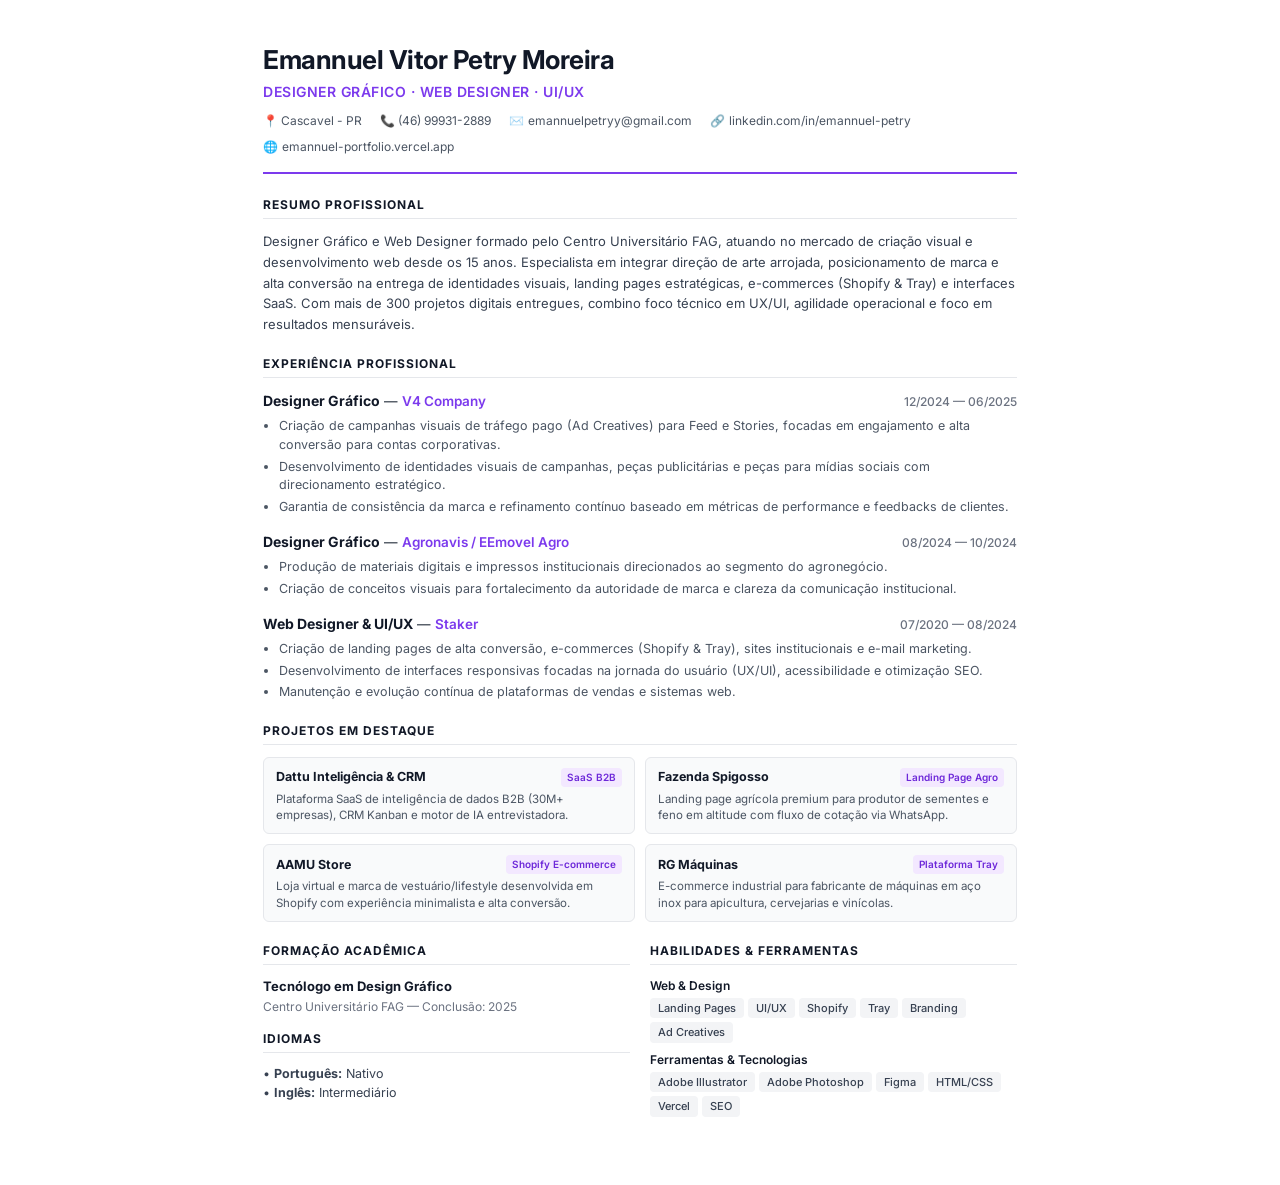
==== curriculo.html @ cf93b554 "Add updated curriculum PDF/HTML with revised experience dates (V4 end date 06/2025), non-repetitive " ====
<!DOCTYPE html>
<html lang="pt-BR">
<head>
  <meta charset="UTF-8">
  <meta name="viewport" content="width=device-width, initial-scale=1.0">
  <title>Emannuel Petry — Currículo Profissional</title>
  <style>
    @import url('https://fonts.googleapis.com/css2?family=Inter:wght@300;400;500;600;700&display=swap');
    
    * {
      box-sizing: border-box;
      margin: 0;
      padding: 0;
    }

    body {
      font-family: 'Inter', -apple-system, BlinkMacSystemFont, "Segoe UI", Roboto, sans-serif;
      color: #1f2937;
      background: #ffffff;
      line-height: 1.5;
      padding: 40px 48px;
      max-width: 850px;
      margin: 0 auto;
      font-size: 13.5px;
    }

    /* HEADER */
    .header {
      border-bottom: 2px solid #7c3aed;
      padding-bottom: 16px;
      margin-bottom: 22px;
    }

    .name {
      font-size: 26px;
      font-weight: 700;
      color: #111827;
      letter-spacing: -0.5px;
    }

    .title {
      font-size: 14px;
      font-weight: 600;
      color: #7c3aed;
      text-transform: uppercase;
      letter-spacing: 0.5px;
      margin-top: 2px;
    }

    .contact-grid {
      display: flex;
      flex-wrap: wrap;
      gap: 8px 18px;
      margin-top: 10px;
      font-size: 12px;
      color: #4b5563;
    }

    .contact-item {
      display: flex;
      align-items: center;
      gap: 4px;
    }

    .contact-item a {
      color: #4b5563;
      text-decoration: none;
    }

    .contact-item a:hover {
      color: #7c3aed;
    }

    /* SECTIONS */
    .section {
      margin-bottom: 20px;
    }

    .section-title {
      font-size: 12px;
      font-weight: 700;
      color: #111827;
      text-transform: uppercase;
      letter-spacing: 1px;
      border-bottom: 1px solid #e5e7eb;
      padding-bottom: 4px;
      margin-bottom: 12px;
      display: flex;
      align-items: center;
      justify-content: space-between;
    }

    .summary-text {
      color: #374151;
      font-size: 13px;
      line-height: 1.6;
    }

    /* EXPERIENCE ITEM */
    .exp-item {
      margin-bottom: 14px;
    }

    .exp-header {
      display: flex;
      justify-content: space-between;
      align-items: baseline;
    }

    .exp-role {
      font-weight: 700;
      font-size: 14px;
      color: #111827;
    }

    .exp-company {
      font-weight: 600;
      color: #7c3aed;
    }

    .exp-date {
      font-size: 12px;
      color: #6b7280;
      font-weight: 500;
    }

    .exp-list {
      margin-top: 6px;
      padding-left: 16px;
    }

    .exp-list li {
      margin-bottom: 3px;
      color: #4b5563;
      font-size: 12.5px;
    }

    /* PROJECTS GRID */
    .projects-grid {
      display: grid;
      grid-template-columns: 1fr 1fr;
      gap: 10px;
    }

    .project-card {
      background: #f9fafb;
      border: 1px solid #e5e7eb;
      border-radius: 6px;
      padding: 10px 12px;
    }

    .project-name {
      font-weight: 700;
      font-size: 12.5px;
      color: #111827;
      display: flex;
      align-items: center;
      justify-content: space-between;
    }

    .project-tag {
      font-size: 10px;
      background: #f3e8ff;
      color: #6d28d9;
      padding: 2px 6px;
      border-radius: 4px;
      font-weight: 600;
    }

    .project-desc {
      font-size: 11.5px;
      color: #4b5563;
      margin-top: 4px;
      line-height: 1.4;
    }

    /* SKILLS & TWO COLUMNS */
    .two-col {
      display: grid;
      grid-template-columns: 1fr 1fr;
      gap: 20px;
    }

    .skills-group {
      margin-bottom: 8px;
    }

    .skills-group-title {
      font-weight: 600;
      font-size: 12px;
      color: #111827;
      margin-bottom: 3px;
    }

    .skills-tags {
      display: flex;
      flex-wrap: wrap;
      gap: 4px;
    }

    .skill-chip {
      background: #f3f4f6;
      color: #374151;
      font-size: 11px;
      padding: 2px 8px;
      border-radius: 4px;
      font-weight: 500;
    }

    /* PRINT STYLES */
    @media print {
      body {
        padding: 20px 30px;
      }
      a {
        text-decoration: none;
        color: inherit;
      }
    }
  </style>
</head>
<body>

  <!-- HEADER -->
  <div class="header">
    <h1 class="name">Emannuel Vitor Petry Moreira</h1>
    <div class="title">Designer Gráfico · Web Designer · UI/UX</div>
    <div class="contact-grid">
      <span class="contact-item">📍 Cascavel - PR</span>
      <span class="contact-item">📞 (46) 99931-2889</span>
      <span class="contact-item">✉️ <a href="mailto:emannuelpetryy@gmail.com">emannuelpetryy@gmail.com</a></span>
      <span class="contact-item">🔗 <a href="https://linkedin.com/in/emannuel-petry" target="_blank">linkedin.com/in/emannuel-petry</a></span>
      <span class="contact-item">🌐 <a href="https://emannuel-portfolio.vercel.app" target="_blank">emannuel-portfolio.vercel.app</a></span>
    </div>
  </div>

  <!-- RESUMO PROFISSINAL -->
  <div class="section">
    <div class="section-title">Resumo Profissional</div>
    <p class="summary-text">
      Designer Gráfico e Web Designer formado pelo Centro Universitário FAG, atuando no mercado de criação visual e desenvolvimento web desde os 15 anos. Especialista em integrar direção de arte arrojada, posicionamento de marca e alta conversão na entrega de identidades visuais, landing pages estratégicas, e-commerces (Shopify & Tray) e interfaces SaaS. Com mais de 300 projetos digitais entregues, combino foco técnico em UX/UI, agilidade operacional e foco em resultados mensuráveis.
    </p>
  </div>

  <!-- EXPERIÊNCIA PROFISSIONAL -->
  <div class="section">
    <div class="section-title">Experiência Profissional</div>

    <div class="exp-item">
      <div class="exp-header">
        <div><span class="exp-role">Designer Gráfico</span> — <span class="exp-company">V4 Company</span></div>
        <div class="exp-date">12/2024 — 06/2025</div>
      </div>
      <ul class="exp-list">
        <li>Criação de campanhas visuais de tráfego pago (Ad Creatives) para Feed e Stories, focadas em engajamento e alta conversão para contas corporativas.</li>
        <li>Desenvolvimento de identidades visuais de campanhas, peças publicitárias e peças para mídias sociais com direcionamento estratégico.</li>
        <li>Garantia de consistência da marca e refinamento contínuo baseado em métricas de performance e feedbacks de clientes.</li>
      </ul>
    </div>

    <div class="exp-item">
      <div class="exp-header">
        <div><span class="exp-role">Designer Gráfico</span> — <span class="exp-company">Agronavis / EEmovel Agro</span></div>
        <div class="exp-date">08/2024 — 10/2024</div>
      </div>
      <ul class="exp-list">
        <li>Produção de materiais digitais e impressos institucionais direcionados ao segmento do agronegócio.</li>
        <li>Criação de conceitos visuais para fortalecimento da autoridade de marca e clareza da comunicação institucional.</li>
      </ul>
    </div>

    <div class="exp-item">
      <div class="exp-header">
        <div><span class="exp-role">Web Designer & UI/UX</span> — <span class="exp-company">Staker</span></div>
        <div class="exp-date">07/2020 — 08/2024</div>
      </div>
      <ul class="exp-list">
        <li>Criação de landing pages de alta conversão, e-commerces (Shopify & Tray), sites institucionais e e-mail marketing.</li>
        <li>Desenvolvimento de interfaces responsivas focadas na jornada do usuário (UX/UI), acessibilidade e otimização SEO.</li>
        <li>Manutenção e evolução contínua de plataformas de vendas e sistemas web.</li>
      </ul>
    </div>
  </div>

  <!-- PROJETOS EM DESTAQUE (ALINHADOS COM O PORTFÓLIO) -->
  <div class="section">
    <div class="section-title">Projetos em Destaque</div>
    <div class="projects-grid">
      <div class="project-card">
        <div class="project-name">Dattu Inteligência & CRM <span class="project-tag">SaaS B2B</span></div>
        <div class="project-desc">Plataforma SaaS de inteligência de dados B2B (30M+ empresas), CRM Kanban e motor de IA entrevistadora.</div>
      </div>
      <div class="project-card">
        <div class="project-name">Fazenda Spigosso <span class="project-tag">Landing Page Agro</span></div>
        <div class="project-desc">Landing page agrícola premium para produtor de sementes e feno em altitude com fluxo de cotação via WhatsApp.</div>
      </div>
      <div class="project-card">
        <div class="project-name">AAMU Store <span class="project-tag">Shopify E-commerce</span></div>
        <div class="project-desc">Loja virtual e marca de vestuário/lifestyle desenvolvida em Shopify com experiência minimalista e alta conversão.</div>
      </div>
      <div class="project-card">
        <div class="project-name">RG Máquinas <span class="project-tag">Plataforma Tray</span></div>
        <div class="project-desc">E-commerce industrial para fabricante de máquinas em aço inox para apicultura, cervejarias e vinícolas.</div>
      </div>
    </div>
  </div>

  <!-- FORMAÇÃO E HABILIDADES -->
  <div class="section">
    <div class="two-col">
      <div>
        <div class="section-title">Formação Acadêmica</div>
        <div style="font-weight: 700; font-size: 13px; color: #111827;">Tecnólogo em Design Gráfico</div>
        <div style="color: #6b7280; font-size: 12px; margin-top: 2px;">Centro Universitário FAG — Conclusão: 2025</div>

        <div class="section-title" style="margin-top: 14px;">Idiomas</div>
        <div style="font-size: 12.5px; color: #374151;">
          • <strong>Português:</strong> Nativo<br>
          • <strong>Inglês:</strong> Intermediário
        </div>
      </div>

      <div>
        <div class="section-title">Habilidades & Ferramentas</div>
        <div class="skills-group">
          <div class="skills-group-title">Web & Design</div>
          <div class="skills-tags">
            <span class="skill-chip">Landing Pages</span>
            <span class="skill-chip">UI/UX</span>
            <span class="skill-chip">Shopify</span>
            <span class="skill-chip">Tray</span>
            <span class="skill-chip">Branding</span>
            <span class="skill-chip">Ad Creatives</span>
          </div>
        </div>
        <div class="skills-group">
          <div class="skills-group-title">Ferramentas & Tecnologias</div>
          <div class="skills-tags">
            <span class="skill-chip">Adobe Illustrator</span>
            <span class="skill-chip">Adobe Photoshop</span>
            <span class="skill-chip">Figma</span>
            <span class="skill-chip">HTML/CSS</span>
            <span class="skill-chip">Vercel</span>
            <span class="skill-chip">SEO</span>
          </div>
        </div>
      </div>
    </div>
  </div>

</body>
</html>
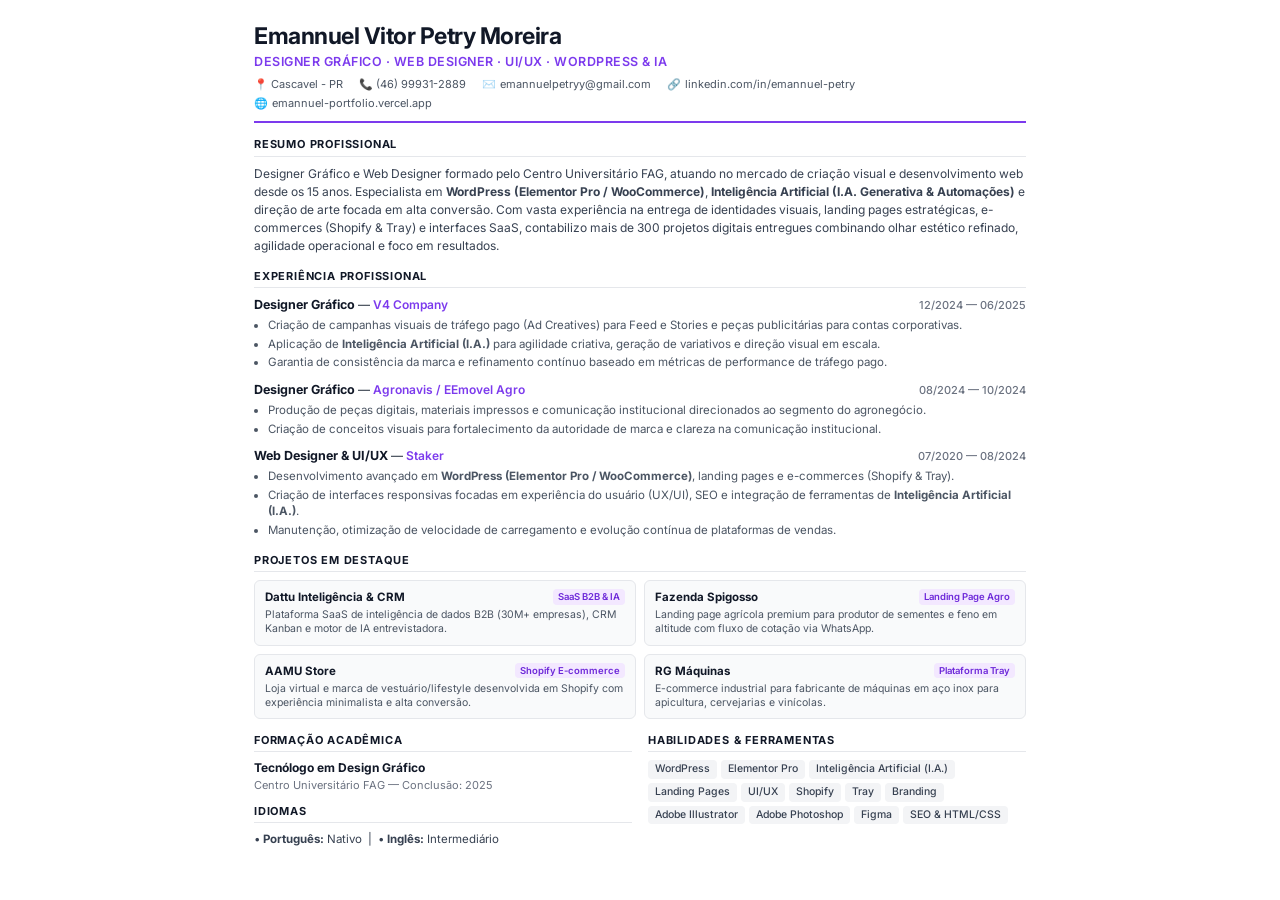
==== commit 1f113780: "Fix CV layout to fit perfectly on a single A4 page and add extensive WordPress and AI skills" ====
--- a/curriculo.html
+++ b/curriculo.html
@@ -7,6 +7,11 @@
   <style>
     @import url('https://fonts.googleapis.com/css2?family=Inter:wght@300;400;500;600;700&display=swap');
     
+    @page {
+      size: A4;
+      margin: 10mm 12mm;
+    }
+
     * {
       box-sizing: border-box;
       margin: 0;
@@ -17,42 +22,42 @@
       font-family: 'Inter', -apple-system, BlinkMacSystemFont, "Segoe UI", Roboto, sans-serif;
       color: #1f2937;
       background: #ffffff;
-      line-height: 1.5;
-      padding: 40px 48px;
-      max-width: 850px;
+      line-height: 1.4;
+      padding: 20px 24px;
+      max-width: 820px;
       margin: 0 auto;
-      font-size: 13.5px;
+      font-size: 12px;
     }
 
     /* HEADER */
     .header {
       border-bottom: 2px solid #7c3aed;
-      padding-bottom: 16px;
-      margin-bottom: 22px;
+      padding-bottom: 10px;
+      margin-bottom: 14px;
     }
 
     .name {
-      font-size: 26px;
+      font-size: 23px;
       font-weight: 700;
       color: #111827;
       letter-spacing: -0.5px;
     }
 
     .title {
-      font-size: 14px;
+      font-size: 12.5px;
       font-weight: 600;
       color: #7c3aed;
       text-transform: uppercase;
       letter-spacing: 0.5px;
-      margin-top: 2px;
+      margin-top: 1px;
     }
 
     .contact-grid {
       display: flex;
       flex-wrap: wrap;
-      gap: 8px 18px;
-      margin-top: 10px;
-      font-size: 12px;
+      gap: 4px 16px;
+      margin-top: 6px;
+      font-size: 11px;
       color: #4b5563;
     }
 
@@ -73,32 +78,31 @@
 
     /* SECTIONS */
     .section {
-      margin-bottom: 20px;
+      margin-bottom: 14px;
+      page-break-inside: avoid;
+      break-inside: avoid;
     }
 
     .section-title {
-      font-size: 12px;
+      font-size: 11px;
       font-weight: 700;
       color: #111827;
       text-transform: uppercase;
-      letter-spacing: 1px;
+      letter-spacing: 0.8px;
       border-bottom: 1px solid #e5e7eb;
-      padding-bottom: 4px;
-      margin-bottom: 12px;
-      display: flex;
-      align-items: center;
-      justify-content: space-between;
+      padding-bottom: 3px;
+      margin-bottom: 8px;
     }
 
     .summary-text {
       color: #374151;
-      font-size: 13px;
-      line-height: 1.6;
+      font-size: 12px;
+      line-height: 1.5;
     }
 
     /* EXPERIENCE ITEM */
     .exp-item {
-      margin-bottom: 14px;
+      margin-bottom: 10px;
     }
 
     .exp-header {
@@ -109,7 +113,7 @@
 
     .exp-role {
       font-weight: 700;
-      font-size: 14px;
+      font-size: 12.5px;
       color: #111827;
     }
 
@@ -119,39 +123,40 @@
     }
 
     .exp-date {
-      font-size: 12px;
+      font-size: 11px;
       color: #6b7280;
       font-weight: 500;
     }
 
     .exp-list {
-      margin-top: 6px;
-      padding-left: 16px;
+      margin-top: 3px;
+      padding-left: 14px;
     }
 
     .exp-list li {
-      margin-bottom: 3px;
+      margin-bottom: 2px;
       color: #4b5563;
-      font-size: 12.5px;
+      font-size: 11.5px;
+      line-height: 1.45;
     }
 
     /* PROJECTS GRID */
     .projects-grid {
       display: grid;
       grid-template-columns: 1fr 1fr;
-      gap: 10px;
+      gap: 8px;
     }
 
     .project-card {
       background: #f9fafb;
       border: 1px solid #e5e7eb;
       border-radius: 6px;
-      padding: 10px 12px;
+      padding: 8px 10px;
     }
 
     .project-name {
       font-weight: 700;
-      font-size: 12.5px;
+      font-size: 11.5px;
       color: #111827;
       display: flex;
       align-items: center;
@@ -159,35 +164,35 @@
     }
 
     .project-tag {
-      font-size: 10px;
+      font-size: 9.5px;
       background: #f3e8ff;
       color: #6d28d9;
-      padding: 2px 6px;
+      padding: 1px 5px;
       border-radius: 4px;
       font-weight: 600;
     }
 
     .project-desc {
-      font-size: 11.5px;
+      font-size: 10.5px;
       color: #4b5563;
-      margin-top: 4px;
-      line-height: 1.4;
+      margin-top: 3px;
+      line-height: 1.35;
     }
 
     /* SKILLS & TWO COLUMNS */
     .two-col {
       display: grid;
       grid-template-columns: 1fr 1fr;
-      gap: 20px;
+      gap: 16px;
     }
 
     .skills-group {
-      margin-bottom: 8px;
+      margin-bottom: 6px;
     }
 
     .skills-group-title {
       font-weight: 600;
-      font-size: 12px;
+      font-size: 11px;
       color: #111827;
       margin-bottom: 3px;
     }
@@ -201,8 +206,8 @@
     .skill-chip {
       background: #f3f4f6;
       color: #374151;
-      font-size: 11px;
-      padding: 2px 8px;
+      font-size: 10.5px;
+      padding: 2px 7px;
       border-radius: 4px;
       font-weight: 500;
     }
@@ -210,7 +215,8 @@
     /* PRINT STYLES */
     @media print {
       body {
-        padding: 20px 30px;
+        padding: 0;
+        margin: 0;
       }
       a {
         text-decoration: none;
@@ -224,7 +230,7 @@
   <!-- HEADER -->
   <div class="header">
     <h1 class="name">Emannuel Vitor Petry Moreira</h1>
-    <div class="title">Designer Gráfico · Web Designer · UI/UX</div>
+    <div class="title">Designer Gráfico · Web Designer · UI/UX · WordPress & IA</div>
     <div class="contact-grid">
       <span class="contact-item">📍 Cascavel - PR</span>
       <span class="contact-item">📞 (46) 99931-2889</span>
@@ -234,11 +240,11 @@
     </div>
   </div>
 
-  <!-- RESUMO PROFISSINAL -->
+  <!-- RESUMO PROFISSIONAL -->
   <div class="section">
     <div class="section-title">Resumo Profissional</div>
     <p class="summary-text">
-      Designer Gráfico e Web Designer formado pelo Centro Universitário FAG, atuando no mercado de criação visual e desenvolvimento web desde os 15 anos. Especialista em integrar direção de arte arrojada, posicionamento de marca e alta conversão na entrega de identidades visuais, landing pages estratégicas, e-commerces (Shopify & Tray) e interfaces SaaS. Com mais de 300 projetos digitais entregues, combino foco técnico em UX/UI, agilidade operacional e foco em resultados mensuráveis.
+      Designer Gráfico e Web Designer formado pelo Centro Universitário FAG, atuando no mercado de criação visual e desenvolvimento web desde os 15 anos. Especialista em <strong>WordPress (Elementor Pro / WooCommerce)</strong>, <strong>Inteligência Artificial (I.A. Generativa & Automações)</strong> e direção de arte focada em alta conversão. Com vasta experiência na entrega de identidades visuais, landing pages estratégicas, e-commerces (Shopify & Tray) e interfaces SaaS, contabilizo mais de 300 projetos digitais entregues combinando olhar estético refinado, agilidade operacional e foco em resultados.
     </p>
   </div>
 
@@ -252,9 +258,9 @@
         <div class="exp-date">12/2024 — 06/2025</div>
       </div>
       <ul class="exp-list">
-        <li>Criação de campanhas visuais de tráfego pago (Ad Creatives) para Feed e Stories, focadas em engajamento e alta conversão para contas corporativas.</li>
-        <li>Desenvolvimento de identidades visuais de campanhas, peças publicitárias e peças para mídias sociais com direcionamento estratégico.</li>
-        <li>Garantia de consistência da marca e refinamento contínuo baseado em métricas de performance e feedbacks de clientes.</li>
+        <li>Criação de campanhas visuais de tráfego pago (Ad Creatives) para Feed e Stories e peças publicitárias para contas corporativas.</li>
+        <li>Aplicação de <strong>Inteligência Artificial (I.A.)</strong> para agilidade criativa, geração de variativos e direção visual em escala.</li>
+        <li>Garantia de consistência da marca e refinamento contínuo baseado em métricas de performance de tráfego pago.</li>
       </ul>
     </div>
 
@@ -264,8 +270,8 @@
         <div class="exp-date">08/2024 — 10/2024</div>
       </div>
       <ul class="exp-list">
-        <li>Produção de materiais digitais e impressos institucionais direcionados ao segmento do agronegócio.</li>
-        <li>Criação de conceitos visuais para fortalecimento da autoridade de marca e clareza da comunicação institucional.</li>
+        <li>Produção de peças digitais, materiais impressos e comunicação institucional direcionados ao segmento do agronegócio.</li>
+        <li>Criação de conceitos visuais para fortalecimento da autoridade de marca e clareza na comunicação institucional.</li>
       </ul>
     </div>
 
@@ -275,19 +281,19 @@
         <div class="exp-date">07/2020 — 08/2024</div>
       </div>
       <ul class="exp-list">
-        <li>Criação de landing pages de alta conversão, e-commerces (Shopify & Tray), sites institucionais e e-mail marketing.</li>
-        <li>Desenvolvimento de interfaces responsivas focadas na jornada do usuário (UX/UI), acessibilidade e otimização SEO.</li>
-        <li>Manutenção e evolução contínua de plataformas de vendas e sistemas web.</li>
+        <li>Desenvolvimento avançado em <strong>WordPress (Elementor Pro / WooCommerce)</strong>, landing pages e e-commerces (Shopify & Tray).</li>
+        <li>Criação de interfaces responsivas focadas em experiência do usuário (UX/UI), SEO e integração de ferramentas de <strong>Inteligência Artificial (I.A.)</strong>.</li>
+        <li>Manutenção, otimização de velocidade de carregamento e evolução contínua de plataformas de vendas.</li>
       </ul>
     </div>
   </div>
 
-  <!-- PROJETOS EM DESTAQUE (ALINHADOS COM O PORTFÓLIO) -->
+  <!-- PROJETOS EM DESTAQUE -->
   <div class="section">
     <div class="section-title">Projetos em Destaque</div>
     <div class="projects-grid">
       <div class="project-card">
-        <div class="project-name">Dattu Inteligência & CRM <span class="project-tag">SaaS B2B</span></div>
+        <div class="project-name">Dattu Inteligência & CRM <span class="project-tag">SaaS B2B & IA</span></div>
         <div class="project-desc">Plataforma SaaS de inteligência de dados B2B (30M+ empresas), CRM Kanban e motor de IA entrevistadora.</div>
       </div>
       <div class="project-card">
@@ -310,38 +316,31 @@
     <div class="two-col">
       <div>
         <div class="section-title">Formação Acadêmica</div>
-        <div style="font-weight: 700; font-size: 13px; color: #111827;">Tecnólogo em Design Gráfico</div>
-        <div style="color: #6b7280; font-size: 12px; margin-top: 2px;">Centro Universitário FAG — Conclusão: 2025</div>
-
-        <div class="section-title" style="margin-top: 14px;">Idiomas</div>
-        <div style="font-size: 12.5px; color: #374151;">
-          • <strong>Português:</strong> Nativo<br>
-          • <strong>Inglês:</strong> Intermediário
+        <div style="font-weight: 700; font-size: 12px; color: #111827;">Tecnólogo em Design Gráfico</div>
+        <div style="color: #6b7280; font-size: 11px; margin-top: 1px;">Centro Universitário FAG — Conclusão: 2025</div>
+
+        <div class="section-title" style="margin-top: 10px;">Idiomas</div>
+        <div style="font-size: 11.5px; color: #374151;">
+          • <strong>Português:</strong> Nativo &nbsp;|&nbsp; • <strong>Inglês:</strong> Intermediário
         </div>
       </div>
 
       <div>
         <div class="section-title">Habilidades & Ferramentas</div>
         <div class="skills-group">
-          <div class="skills-group-title">Web & Design</div>
           <div class="skills-tags">
+            <span class="skill-chip">WordPress</span>
+            <span class="skill-chip">Elementor Pro</span>
+            <span class="skill-chip">Inteligência Artificial (I.A.)</span>
             <span class="skill-chip">Landing Pages</span>
             <span class="skill-chip">UI/UX</span>
             <span class="skill-chip">Shopify</span>
             <span class="skill-chip">Tray</span>
             <span class="skill-chip">Branding</span>
-            <span class="skill-chip">Ad Creatives</span>
-          </div>
-        </div>
-        <div class="skills-group">
-          <div class="skills-group-title">Ferramentas & Tecnologias</div>
-          <div class="skills-tags">
             <span class="skill-chip">Adobe Illustrator</span>
             <span class="skill-chip">Adobe Photoshop</span>
             <span class="skill-chip">Figma</span>
-            <span class="skill-chip">HTML/CSS</span>
-            <span class="skill-chip">Vercel</span>
-            <span class="skill-chip">SEO</span>
+            <span class="skill-chip">SEO & HTML/CSS</span>
           </div>
         </div>
       </div>
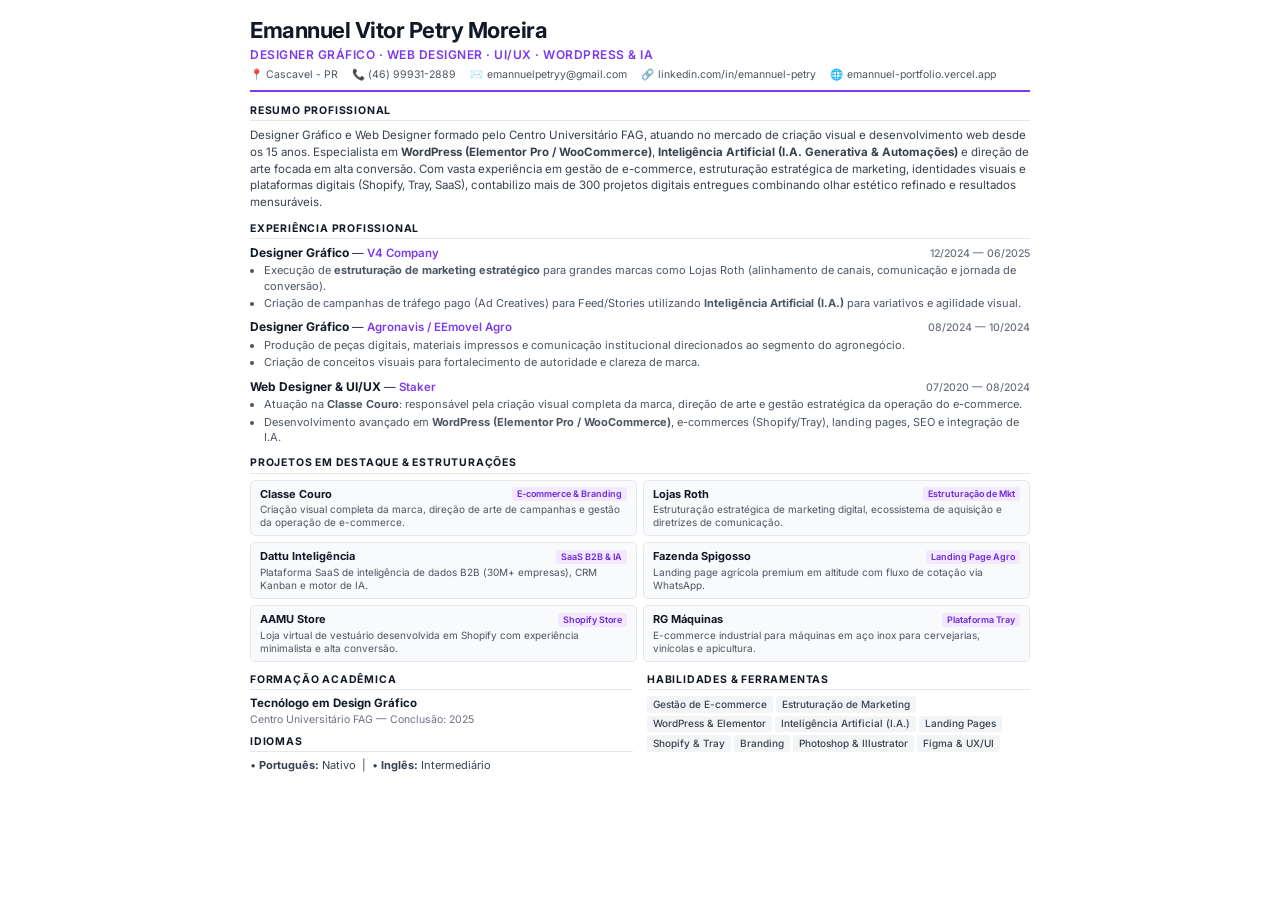
==== commit 19f17cc0: "Add Classe Couro (Visual Identity & E-commerce management) and Lojas Roth (Strategic Marketing Struc" ====
--- a/curriculo.html
+++ b/curriculo.html
@@ -9,7 +9,7 @@
     
     @page {
       size: A4;
-      margin: 10mm 12mm;
+      margin: 8mm 10mm;
     }
 
     * {
@@ -22,29 +22,29 @@
       font-family: 'Inter', -apple-system, BlinkMacSystemFont, "Segoe UI", Roboto, sans-serif;
       color: #1f2937;
       background: #ffffff;
-      line-height: 1.4;
-      padding: 20px 24px;
+      line-height: 1.35;
+      padding: 16px 20px;
       max-width: 820px;
       margin: 0 auto;
-      font-size: 12px;
+      font-size: 11.5px;
     }
 
     /* HEADER */
     .header {
       border-bottom: 2px solid #7c3aed;
-      padding-bottom: 10px;
-      margin-bottom: 14px;
+      padding-bottom: 8px;
+      margin-bottom: 12px;
     }
 
     .name {
-      font-size: 23px;
+      font-size: 22px;
       font-weight: 700;
       color: #111827;
       letter-spacing: -0.5px;
     }
 
     .title {
-      font-size: 12.5px;
+      font-size: 12px;
       font-weight: 600;
       color: #7c3aed;
       text-transform: uppercase;
@@ -55,9 +55,9 @@
     .contact-grid {
       display: flex;
       flex-wrap: wrap;
-      gap: 4px 16px;
-      margin-top: 6px;
-      font-size: 11px;
+      gap: 3px 14px;
+      margin-top: 5px;
+      font-size: 10.5px;
       color: #4b5563;
     }
 
@@ -78,31 +78,31 @@
 
     /* SECTIONS */
     .section {
-      margin-bottom: 14px;
+      margin-bottom: 11px;
       page-break-inside: avoid;
       break-inside: avoid;
     }
 
     .section-title {
-      font-size: 11px;
+      font-size: 10.5px;
       font-weight: 700;
       color: #111827;
       text-transform: uppercase;
       letter-spacing: 0.8px;
       border-bottom: 1px solid #e5e7eb;
-      padding-bottom: 3px;
-      margin-bottom: 8px;
+      padding-bottom: 2px;
+      margin-bottom: 6px;
     }
 
     .summary-text {
       color: #374151;
-      font-size: 12px;
-      line-height: 1.5;
+      font-size: 11.5px;
+      line-height: 1.45;
     }
 
     /* EXPERIENCE ITEM */
     .exp-item {
-      margin-bottom: 10px;
+      margin-bottom: 8px;
     }
 
     .exp-header {
@@ -113,7 +113,7 @@
 
     .exp-role {
       font-weight: 700;
-      font-size: 12.5px;
+      font-size: 12px;
       color: #111827;
     }
 
@@ -123,40 +123,40 @@
     }
 
     .exp-date {
-      font-size: 11px;
+      font-size: 10.5px;
       color: #6b7280;
       font-weight: 500;
     }
 
     .exp-list {
-      margin-top: 3px;
+      margin-top: 2px;
       padding-left: 14px;
     }
 
     .exp-list li {
       margin-bottom: 2px;
       color: #4b5563;
-      font-size: 11.5px;
-      line-height: 1.45;
+      font-size: 11px;
+      line-height: 1.4;
     }
 
     /* PROJECTS GRID */
     .projects-grid {
       display: grid;
       grid-template-columns: 1fr 1fr;
-      gap: 8px;
+      gap: 6px;
     }
 
     .project-card {
       background: #f9fafb;
       border: 1px solid #e5e7eb;
-      border-radius: 6px;
-      padding: 8px 10px;
+      border-radius: 5px;
+      padding: 6px 9px;
     }
 
     .project-name {
       font-weight: 700;
-      font-size: 11.5px;
+      font-size: 11px;
       color: #111827;
       display: flex;
       align-items: center;
@@ -164,51 +164,44 @@
     }
 
     .project-tag {
-      font-size: 9.5px;
+      font-size: 9px;
       background: #f3e8ff;
       color: #6d28d9;
       padding: 1px 5px;
-      border-radius: 4px;
+      border-radius: 3px;
       font-weight: 600;
     }
 
     .project-desc {
-      font-size: 10.5px;
+      font-size: 10px;
       color: #4b5563;
-      margin-top: 3px;
-      line-height: 1.35;
+      margin-top: 2px;
+      line-height: 1.3;
     }
 
     /* SKILLS & TWO COLUMNS */
     .two-col {
       display: grid;
       grid-template-columns: 1fr 1fr;
-      gap: 16px;
+      gap: 14px;
     }
 
     .skills-group {
-      margin-bottom: 6px;
-    }
-
-    .skills-group-title {
-      font-weight: 600;
-      font-size: 11px;
-      color: #111827;
-      margin-bottom: 3px;
+      margin-bottom: 4px;
     }
 
     .skills-tags {
       display: flex;
       flex-wrap: wrap;
-      gap: 4px;
+      gap: 3px;
     }
 
     .skill-chip {
       background: #f3f4f6;
       color: #374151;
-      font-size: 10.5px;
-      padding: 2px 7px;
-      border-radius: 4px;
+      font-size: 10px;
+      padding: 1.5px 6px;
+      border-radius: 3px;
       font-weight: 500;
     }
 
@@ -244,7 +237,7 @@
   <div class="section">
     <div class="section-title">Resumo Profissional</div>
     <p class="summary-text">
-      Designer Gráfico e Web Designer formado pelo Centro Universitário FAG, atuando no mercado de criação visual e desenvolvimento web desde os 15 anos. Especialista em <strong>WordPress (Elementor Pro / WooCommerce)</strong>, <strong>Inteligência Artificial (I.A. Generativa & Automações)</strong> e direção de arte focada em alta conversão. Com vasta experiência na entrega de identidades visuais, landing pages estratégicas, e-commerces (Shopify & Tray) e interfaces SaaS, contabilizo mais de 300 projetos digitais entregues combinando olhar estético refinado, agilidade operacional e foco em resultados.
+      Designer Gráfico e Web Designer formado pelo Centro Universitário FAG, atuando no mercado de criação visual e desenvolvimento web desde os 15 anos. Especialista em <strong>WordPress (Elementor Pro / WooCommerce)</strong>, <strong>Inteligência Artificial (I.A. Generativa & Automações)</strong> e direção de arte focada em alta conversão. Com vasta experiência em gestão de e-commerce, estruturação estratégica de marketing, identidades visuais e plataformas digitais (Shopify, Tray, SaaS), contabilizo mais de 300 projetos digitais entregues combinando olhar estético refinado e resultados mensuráveis.
     </p>
   </div>
 
@@ -258,9 +251,8 @@
         <div class="exp-date">12/2024 — 06/2025</div>
       </div>
       <ul class="exp-list">
-        <li>Criação de campanhas visuais de tráfego pago (Ad Creatives) para Feed e Stories e peças publicitárias para contas corporativas.</li>
-        <li>Aplicação de <strong>Inteligência Artificial (I.A.)</strong> para agilidade criativa, geração de variativos e direção visual em escala.</li>
-        <li>Garantia de consistência da marca e refinamento contínuo baseado em métricas de performance de tráfego pago.</li>
+        <li>Execução de <strong>estruturação de marketing estratégico</strong> para grandes marcas como Lojas Roth (alinhamento de canais, comunicação e jornada de conversão).</li>
+        <li>Criação de campanhas de tráfego pago (Ad Creatives) para Feed/Stories utilizando <strong>Inteligência Artificial (I.A.)</strong> para variativos e agilidade visual.</li>
       </ul>
     </div>
 
@@ -271,7 +263,7 @@
       </div>
       <ul class="exp-list">
         <li>Produção de peças digitais, materiais impressos e comunicação institucional direcionados ao segmento do agronegócio.</li>
-        <li>Criação de conceitos visuais para fortalecimento da autoridade de marca e clareza na comunicação institucional.</li>
+        <li>Criação de conceitos visuais para fortalecimento de autoridade e clareza de marca.</li>
       </ul>
     </div>
 
@@ -281,32 +273,39 @@
         <div class="exp-date">07/2020 — 08/2024</div>
       </div>
       <ul class="exp-list">
-        <li>Desenvolvimento avançado em <strong>WordPress (Elementor Pro / WooCommerce)</strong>, landing pages e e-commerces (Shopify & Tray).</li>
-        <li>Criação de interfaces responsivas focadas em experiência do usuário (UX/UI), SEO e integração de ferramentas de <strong>Inteligência Artificial (I.A.)</strong>.</li>
-        <li>Manutenção, otimização de velocidade de carregamento e evolução contínua de plataformas de vendas.</li>
+        <li>Atuação na <strong>Classe Couro</strong>: responsável pela criação visual completa da marca, direção de arte e gestão estratégica da operação do e-commerce.</li>
+        <li>Desenvolvimento avançado em <strong>WordPress (Elementor Pro / WooCommerce)</strong>, e-commerces (Shopify/Tray), landing pages, SEO e integração de I.A.</li>
       </ul>
     </div>
   </div>
 
   <!-- PROJETOS EM DESTAQUE -->
   <div class="section">
-    <div class="section-title">Projetos em Destaque</div>
+    <div class="section-title">Projetos em Destaque & Estruturações</div>
     <div class="projects-grid">
       <div class="project-card">
-        <div class="project-name">Dattu Inteligência & CRM <span class="project-tag">SaaS B2B & IA</span></div>
-        <div class="project-desc">Plataforma SaaS de inteligência de dados B2B (30M+ empresas), CRM Kanban e motor de IA entrevistadora.</div>
+        <div class="project-name">Classe Couro <span class="project-tag">E-commerce & Branding</span></div>
+        <div class="project-desc">Criação visual completa da marca, direção de arte de campanhas e gestão da operação de e-commerce.</div>
+      </div>
+      <div class="project-card">
+        <div class="project-name">Lojas Roth <span class="project-tag">Estruturação de Mkt</span></div>
+        <div class="project-desc">Estruturação estratégica de marketing digital, ecossistema de aquisição e diretrizes de comunicação.</div>
+      </div>
+      <div class="project-card">
+        <div class="project-name">Dattu Inteligência <span class="project-tag">SaaS B2B & IA</span></div>
+        <div class="project-desc">Plataforma SaaS de inteligência de dados B2B (30M+ empresas), CRM Kanban e motor de IA.</div>
       </div>
       <div class="project-card">
         <div class="project-name">Fazenda Spigosso <span class="project-tag">Landing Page Agro</span></div>
-        <div class="project-desc">Landing page agrícola premium para produtor de sementes e feno em altitude com fluxo de cotação via WhatsApp.</div>
-      </div>
-      <div class="project-card">
-        <div class="project-name">AAMU Store <span class="project-tag">Shopify E-commerce</span></div>
-        <div class="project-desc">Loja virtual e marca de vestuário/lifestyle desenvolvida em Shopify com experiência minimalista e alta conversão.</div>
+        <div class="project-desc">Landing page agrícola premium em altitude com fluxo de cotação via WhatsApp.</div>
+      </div>
+      <div class="project-card">
+        <div class="project-name">AAMU Store <span class="project-tag">Shopify Store</span></div>
+        <div class="project-desc">Loja virtual de vestuário desenvolvida em Shopify com experiência minimalista e alta conversão.</div>
       </div>
       <div class="project-card">
         <div class="project-name">RG Máquinas <span class="project-tag">Plataforma Tray</span></div>
-        <div class="project-desc">E-commerce industrial para fabricante de máquinas em aço inox para apicultura, cervejarias e vinícolas.</div>
+        <div class="project-desc">E-commerce industrial para máquinas em aço inox para cervejarias, vinícolas e apicultura.</div>
       </div>
     </div>
   </div>
@@ -316,11 +315,11 @@
     <div class="two-col">
       <div>
         <div class="section-title">Formação Acadêmica</div>
-        <div style="font-weight: 700; font-size: 12px; color: #111827;">Tecnólogo em Design Gráfico</div>
-        <div style="color: #6b7280; font-size: 11px; margin-top: 1px;">Centro Universitário FAG — Conclusão: 2025</div>
-
-        <div class="section-title" style="margin-top: 10px;">Idiomas</div>
-        <div style="font-size: 11.5px; color: #374151;">
+        <div style="font-weight: 700; font-size: 11.5px; color: #111827;">Tecnólogo em Design Gráfico</div>
+        <div style="color: #6b7280; font-size: 10.5px; margin-top: 1px;">Centro Universitário FAG — Conclusão: 2025</div>
+
+        <div class="section-title" style="margin-top: 8px;">Idiomas</div>
+        <div style="font-size: 11px; color: #374151;">
           • <strong>Português:</strong> Nativo &nbsp;|&nbsp; • <strong>Inglês:</strong> Intermediário
         </div>
       </div>
@@ -329,18 +328,15 @@
         <div class="section-title">Habilidades & Ferramentas</div>
         <div class="skills-group">
           <div class="skills-tags">
-            <span class="skill-chip">WordPress</span>
-            <span class="skill-chip">Elementor Pro</span>
+            <span class="skill-chip">Gestão de E-commerce</span>
+            <span class="skill-chip">Estruturação de Marketing</span>
+            <span class="skill-chip">WordPress & Elementor</span>
             <span class="skill-chip">Inteligência Artificial (I.A.)</span>
             <span class="skill-chip">Landing Pages</span>
-            <span class="skill-chip">UI/UX</span>
-            <span class="skill-chip">Shopify</span>
-            <span class="skill-chip">Tray</span>
+            <span class="skill-chip">Shopify & Tray</span>
             <span class="skill-chip">Branding</span>
-            <span class="skill-chip">Adobe Illustrator</span>
-            <span class="skill-chip">Adobe Photoshop</span>
-            <span class="skill-chip">Figma</span>
-            <span class="skill-chip">SEO & HTML/CSS</span>
+            <span class="skill-chip">Photoshop & Illustrator</span>
+            <span class="skill-chip">Figma & UX/UI</span>
           </div>
         </div>
       </div>
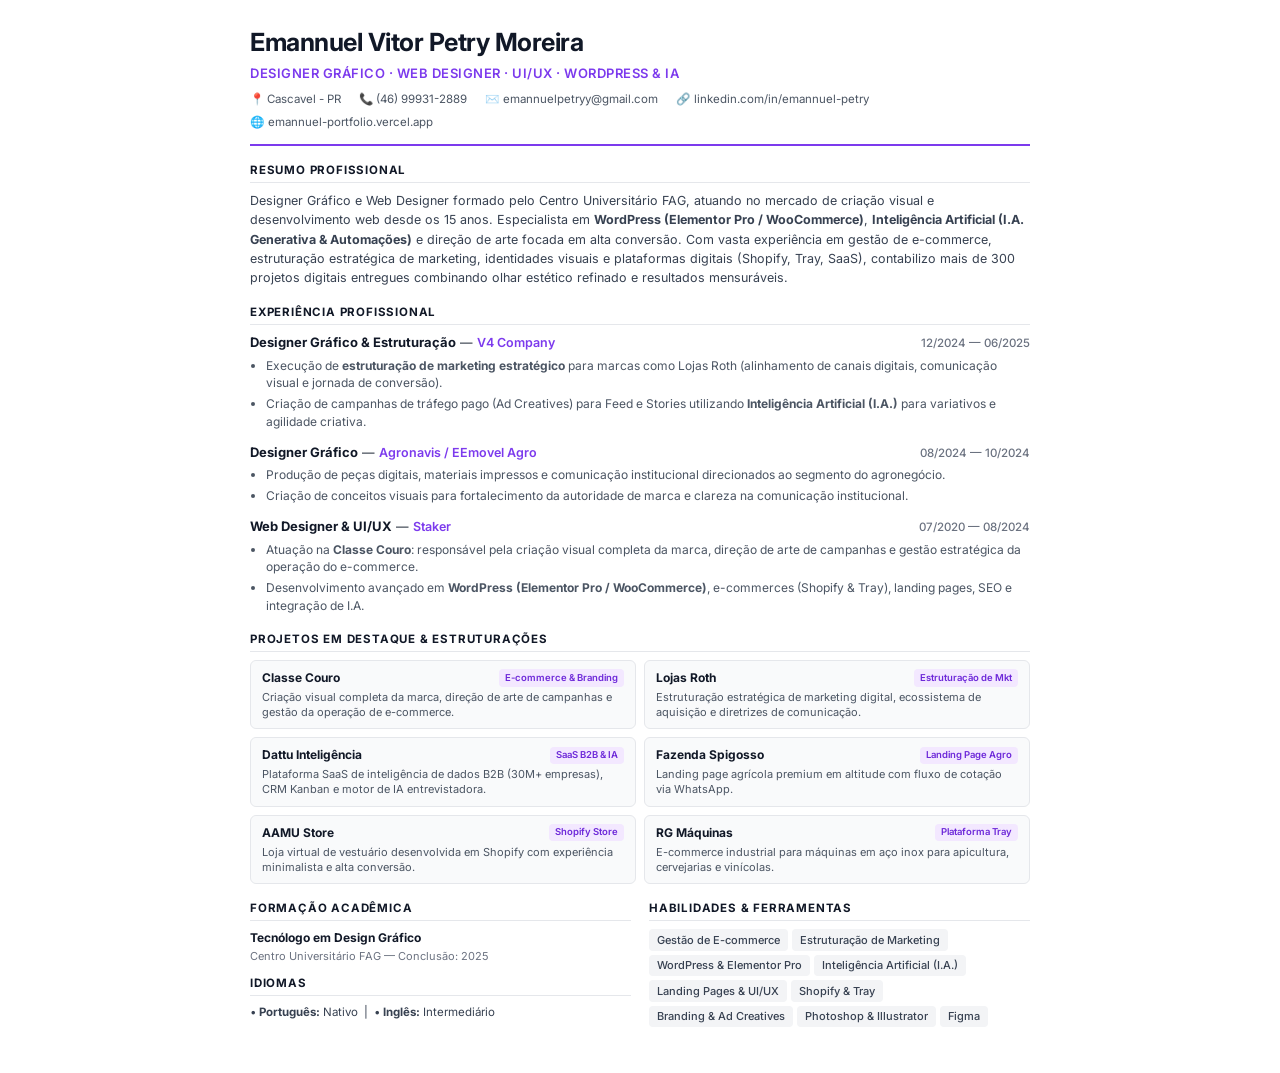
==== commit d5067e79: "Rebalance CV layout to fill A4 single-page perfectly with larger comfortable typography and padding" ====
--- a/curriculo.html
+++ b/curriculo.html
@@ -9,7 +9,7 @@
     
     @page {
       size: A4;
-      margin: 8mm 10mm;
+      margin: 12mm 15mm;
     }
 
     * {
@@ -22,42 +22,42 @@
       font-family: 'Inter', -apple-system, BlinkMacSystemFont, "Segoe UI", Roboto, sans-serif;
       color: #1f2937;
       background: #ffffff;
-      line-height: 1.35;
-      padding: 16px 20px;
-      max-width: 820px;
+      line-height: 1.5;
+      padding: 24px 30px;
+      max-width: 840px;
       margin: 0 auto;
-      font-size: 11.5px;
+      font-size: 12.5px;
     }
 
     /* HEADER */
     .header {
       border-bottom: 2px solid #7c3aed;
-      padding-bottom: 8px;
-      margin-bottom: 12px;
+      padding-bottom: 12px;
+      margin-bottom: 16px;
     }
 
     .name {
-      font-size: 22px;
+      font-size: 25px;
       font-weight: 700;
       color: #111827;
       letter-spacing: -0.5px;
     }
 
     .title {
-      font-size: 12px;
+      font-size: 13px;
       font-weight: 600;
       color: #7c3aed;
       text-transform: uppercase;
       letter-spacing: 0.5px;
-      margin-top: 1px;
+      margin-top: 2px;
     }
 
     .contact-grid {
       display: flex;
       flex-wrap: wrap;
-      gap: 3px 14px;
-      margin-top: 5px;
-      font-size: 10.5px;
+      gap: 6px 18px;
+      margin-top: 8px;
+      font-size: 11.5px;
       color: #4b5563;
     }
 
@@ -78,31 +78,31 @@
 
     /* SECTIONS */
     .section {
-      margin-bottom: 11px;
+      margin-bottom: 16px;
       page-break-inside: avoid;
       break-inside: avoid;
     }
 
     .section-title {
-      font-size: 10.5px;
+      font-size: 11.5px;
       font-weight: 700;
       color: #111827;
       text-transform: uppercase;
       letter-spacing: 0.8px;
       border-bottom: 1px solid #e5e7eb;
-      padding-bottom: 2px;
-      margin-bottom: 6px;
+      padding-bottom: 3px;
+      margin-bottom: 8px;
     }
 
     .summary-text {
       color: #374151;
-      font-size: 11.5px;
-      line-height: 1.45;
+      font-size: 12.5px;
+      line-height: 1.55;
     }
 
     /* EXPERIENCE ITEM */
     .exp-item {
-      margin-bottom: 8px;
+      margin-bottom: 12px;
     }
 
     .exp-header {
@@ -113,7 +113,7 @@
 
     .exp-role {
       font-weight: 700;
-      font-size: 12px;
+      font-size: 13px;
       color: #111827;
     }
 
@@ -123,40 +123,40 @@
     }
 
     .exp-date {
-      font-size: 10.5px;
+      font-size: 11.5px;
       color: #6b7280;
       font-weight: 500;
     }
 
     .exp-list {
-      margin-top: 2px;
-      padding-left: 14px;
+      margin-top: 4px;
+      padding-left: 16px;
     }
 
     .exp-list li {
-      margin-bottom: 2px;
+      margin-bottom: 3px;
       color: #4b5563;
-      font-size: 11px;
-      line-height: 1.4;
+      font-size: 12px;
+      line-height: 1.48;
     }
 
     /* PROJECTS GRID */
     .projects-grid {
       display: grid;
       grid-template-columns: 1fr 1fr;
-      gap: 6px;
+      gap: 8px;
     }
 
     .project-card {
       background: #f9fafb;
       border: 1px solid #e5e7eb;
-      border-radius: 5px;
-      padding: 6px 9px;
+      border-radius: 6px;
+      padding: 8px 11px;
     }
 
     .project-name {
       font-weight: 700;
-      font-size: 11px;
+      font-size: 12px;
       color: #111827;
       display: flex;
       align-items: center;
@@ -164,44 +164,44 @@
     }
 
     .project-tag {
-      font-size: 9px;
+      font-size: 9.5px;
       background: #f3e8ff;
       color: #6d28d9;
-      padding: 1px 5px;
-      border-radius: 3px;
+      padding: 1.5px 6px;
+      border-radius: 4px;
       font-weight: 600;
     }
 
     .project-desc {
-      font-size: 10px;
+      font-size: 11px;
       color: #4b5563;
-      margin-top: 2px;
-      line-height: 1.3;
+      margin-top: 3px;
+      line-height: 1.38;
     }
 
     /* SKILLS & TWO COLUMNS */
     .two-col {
       display: grid;
       grid-template-columns: 1fr 1fr;
-      gap: 14px;
+      gap: 18px;
     }
 
     .skills-group {
-      margin-bottom: 4px;
+      margin-bottom: 6px;
     }
 
     .skills-tags {
       display: flex;
       flex-wrap: wrap;
-      gap: 3px;
+      gap: 4px;
     }
 
     .skill-chip {
       background: #f3f4f6;
       color: #374151;
-      font-size: 10px;
-      padding: 1.5px 6px;
-      border-radius: 3px;
+      font-size: 11px;
+      padding: 2.5px 8px;
+      border-radius: 4px;
       font-weight: 500;
     }
 
@@ -247,12 +247,12 @@
 
     <div class="exp-item">
       <div class="exp-header">
-        <div><span class="exp-role">Designer Gráfico</span> — <span class="exp-company">V4 Company</span></div>
+        <div><span class="exp-role">Designer Gráfico & Estruturação</span> — <span class="exp-company">V4 Company</span></div>
         <div class="exp-date">12/2024 — 06/2025</div>
       </div>
       <ul class="exp-list">
-        <li>Execução de <strong>estruturação de marketing estratégico</strong> para grandes marcas como Lojas Roth (alinhamento de canais, comunicação e jornada de conversão).</li>
-        <li>Criação de campanhas de tráfego pago (Ad Creatives) para Feed/Stories utilizando <strong>Inteligência Artificial (I.A.)</strong> para variativos e agilidade visual.</li>
+        <li>Execução de <strong>estruturação de marketing estratégico</strong> para marcas como Lojas Roth (alinhamento de canais digitais, comunicação visual e jornada de conversão).</li>
+        <li>Criação de campanhas de tráfego pago (Ad Creatives) para Feed e Stories utilizando <strong>Inteligência Artificial (I.A.)</strong> para variativos e agilidade criativa.</li>
       </ul>
     </div>
 
@@ -263,7 +263,7 @@
       </div>
       <ul class="exp-list">
         <li>Produção de peças digitais, materiais impressos e comunicação institucional direcionados ao segmento do agronegócio.</li>
-        <li>Criação de conceitos visuais para fortalecimento de autoridade e clareza de marca.</li>
+        <li>Criação de conceitos visuais para fortalecimento da autoridade de marca e clareza na comunicação institucional.</li>
       </ul>
     </div>
 
@@ -273,8 +273,8 @@
         <div class="exp-date">07/2020 — 08/2024</div>
       </div>
       <ul class="exp-list">
-        <li>Atuação na <strong>Classe Couro</strong>: responsável pela criação visual completa da marca, direção de arte e gestão estratégica da operação do e-commerce.</li>
-        <li>Desenvolvimento avançado em <strong>WordPress (Elementor Pro / WooCommerce)</strong>, e-commerces (Shopify/Tray), landing pages, SEO e integração de I.A.</li>
+        <li>Atuação na <strong>Classe Couro</strong>: responsável pela criação visual completa da marca, direção de arte de campanhas e gestão estratégica da operação do e-commerce.</li>
+        <li>Desenvolvimento avançado em <strong>WordPress (Elementor Pro / WooCommerce)</strong>, e-commerces (Shopify & Tray), landing pages, SEO e integração de I.A.</li>
       </ul>
     </div>
   </div>
@@ -293,7 +293,7 @@
       </div>
       <div class="project-card">
         <div class="project-name">Dattu Inteligência <span class="project-tag">SaaS B2B & IA</span></div>
-        <div class="project-desc">Plataforma SaaS de inteligência de dados B2B (30M+ empresas), CRM Kanban e motor de IA.</div>
+        <div class="project-desc">Plataforma SaaS de inteligência de dados B2B (30M+ empresas), CRM Kanban e motor de IA entrevistadora.</div>
       </div>
       <div class="project-card">
         <div class="project-name">Fazenda Spigosso <span class="project-tag">Landing Page Agro</span></div>
@@ -305,7 +305,7 @@
       </div>
       <div class="project-card">
         <div class="project-name">RG Máquinas <span class="project-tag">Plataforma Tray</span></div>
-        <div class="project-desc">E-commerce industrial para máquinas em aço inox para cervejarias, vinícolas e apicultura.</div>
+        <div class="project-desc">E-commerce industrial para máquinas em aço inox para apicultura, cervejarias e vinícolas.</div>
       </div>
     </div>
   </div>
@@ -315,11 +315,11 @@
     <div class="two-col">
       <div>
         <div class="section-title">Formação Acadêmica</div>
-        <div style="font-weight: 700; font-size: 11.5px; color: #111827;">Tecnólogo em Design Gráfico</div>
-        <div style="color: #6b7280; font-size: 10.5px; margin-top: 1px;">Centro Universitário FAG — Conclusão: 2025</div>
-
-        <div class="section-title" style="margin-top: 8px;">Idiomas</div>
-        <div style="font-size: 11px; color: #374151;">
+        <div style="font-weight: 700; font-size: 12px; color: #111827;">Tecnólogo em Design Gráfico</div>
+        <div style="color: #6b7280; font-size: 11px; margin-top: 1px;">Centro Universitário FAG — Conclusão: 2025</div>
+
+        <div class="section-title" style="margin-top: 10px;">Idiomas</div>
+        <div style="font-size: 11.5px; color: #374151;">
           • <strong>Português:</strong> Nativo &nbsp;|&nbsp; • <strong>Inglês:</strong> Intermediário
         </div>
       </div>
@@ -330,13 +330,13 @@
           <div class="skills-tags">
             <span class="skill-chip">Gestão de E-commerce</span>
             <span class="skill-chip">Estruturação de Marketing</span>
-            <span class="skill-chip">WordPress & Elementor</span>
+            <span class="skill-chip">WordPress & Elementor Pro</span>
             <span class="skill-chip">Inteligência Artificial (I.A.)</span>
-            <span class="skill-chip">Landing Pages</span>
+            <span class="skill-chip">Landing Pages & UI/UX</span>
             <span class="skill-chip">Shopify & Tray</span>
-            <span class="skill-chip">Branding</span>
+            <span class="skill-chip">Branding & Ad Creatives</span>
             <span class="skill-chip">Photoshop & Illustrator</span>
-            <span class="skill-chip">Figma & UX/UI</span>
+            <span class="skill-chip">Figma</span>
           </div>
         </div>
       </div>
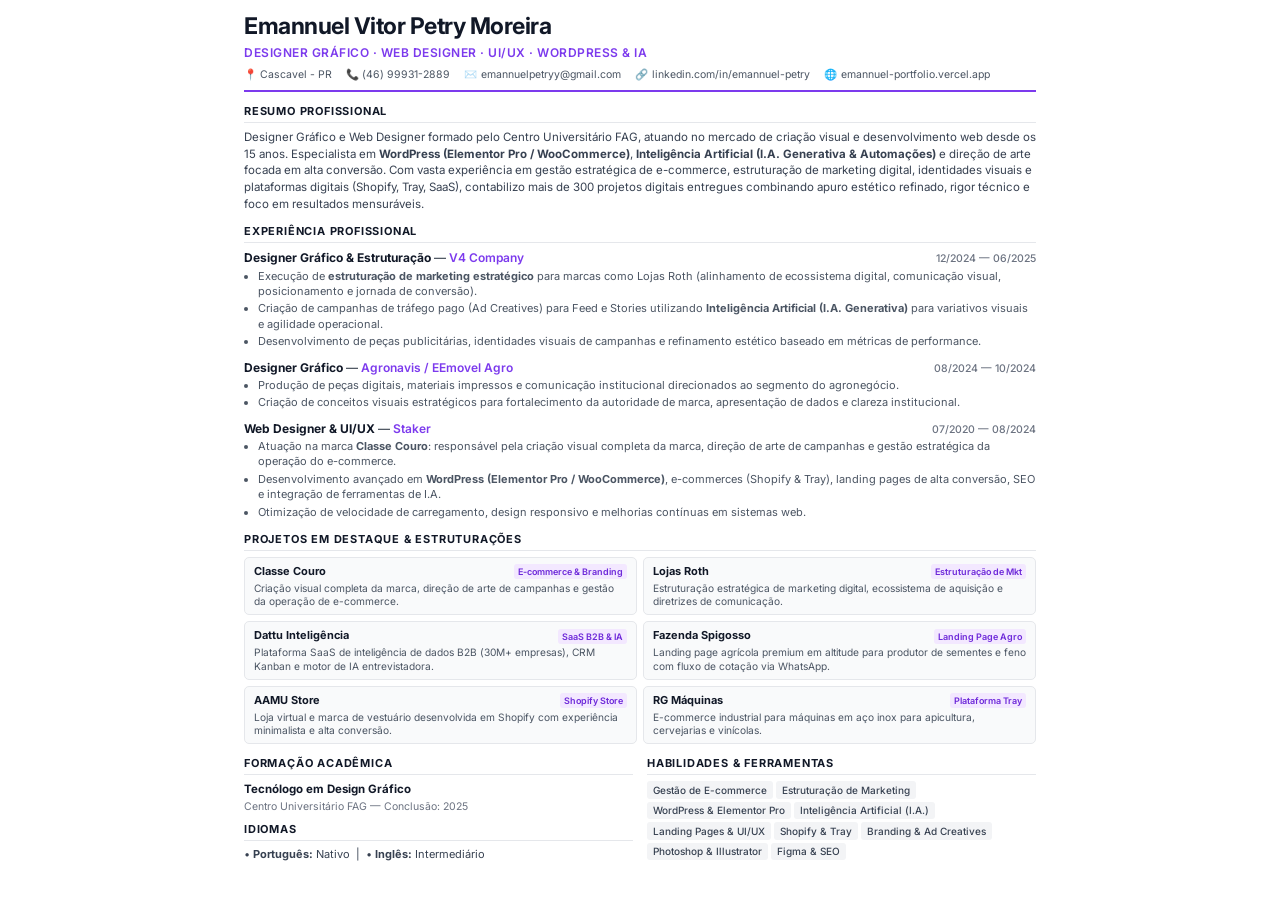
==== commit 4f6fe59b: "Calibrate CV layout to fit 100% perfectly on exactly 1 single A4 page with zero overflow and zero ex" ====
--- a/curriculo.html
+++ b/curriculo.html
@@ -9,7 +9,7 @@
     
     @page {
       size: A4;
-      margin: 12mm 15mm;
+      margin: 10mm 12mm;
     }
 
     * {
@@ -22,42 +22,42 @@
       font-family: 'Inter', -apple-system, BlinkMacSystemFont, "Segoe UI", Roboto, sans-serif;
       color: #1f2937;
       background: #ffffff;
-      line-height: 1.5;
-      padding: 24px 30px;
-      max-width: 840px;
+      line-height: 1.45;
+      padding: 10px 14px;
+      max-width: 820px;
       margin: 0 auto;
-      font-size: 12.5px;
+      font-size: 12px;
     }
 
     /* HEADER */
     .header {
       border-bottom: 2px solid #7c3aed;
-      padding-bottom: 12px;
-      margin-bottom: 16px;
+      padding-bottom: 8px;
+      margin-bottom: 12px;
     }
 
     .name {
-      font-size: 25px;
+      font-size: 23px;
       font-weight: 700;
       color: #111827;
       letter-spacing: -0.5px;
     }
 
     .title {
-      font-size: 13px;
+      font-size: 12px;
       font-weight: 600;
       color: #7c3aed;
       text-transform: uppercase;
       letter-spacing: 0.5px;
-      margin-top: 2px;
+      margin-top: 1px;
     }
 
     .contact-grid {
       display: flex;
       flex-wrap: wrap;
-      gap: 6px 18px;
-      margin-top: 8px;
-      font-size: 11.5px;
+      gap: 4px 14px;
+      margin-top: 5px;
+      font-size: 10.5px;
       color: #4b5563;
     }
 
@@ -78,31 +78,31 @@
 
     /* SECTIONS */
     .section {
-      margin-bottom: 16px;
+      margin-bottom: 12px;
       page-break-inside: avoid;
       break-inside: avoid;
     }
 
     .section-title {
-      font-size: 11.5px;
+      font-size: 11px;
       font-weight: 700;
       color: #111827;
       text-transform: uppercase;
       letter-spacing: 0.8px;
       border-bottom: 1px solid #e5e7eb;
-      padding-bottom: 3px;
-      margin-bottom: 8px;
+      padding-bottom: 2px;
+      margin-bottom: 6px;
     }
 
     .summary-text {
       color: #374151;
-      font-size: 12.5px;
-      line-height: 1.55;
+      font-size: 11.5px;
+      line-height: 1.45;
     }
 
     /* EXPERIENCE ITEM */
     .exp-item {
-      margin-bottom: 12px;
+      margin-bottom: 9px;
     }
 
     .exp-header {
@@ -113,7 +113,7 @@
 
     .exp-role {
       font-weight: 700;
-      font-size: 13px;
+      font-size: 12px;
       color: #111827;
     }
 
@@ -123,40 +123,40 @@
     }
 
     .exp-date {
-      font-size: 11.5px;
+      font-size: 10.5px;
       color: #6b7280;
       font-weight: 500;
     }
 
     .exp-list {
-      margin-top: 4px;
-      padding-left: 16px;
+      margin-top: 2px;
+      padding-left: 14px;
     }
 
     .exp-list li {
-      margin-bottom: 3px;
+      margin-bottom: 2px;
       color: #4b5563;
-      font-size: 12px;
-      line-height: 1.48;
+      font-size: 11px;
+      line-height: 1.4;
     }
 
     /* PROJECTS GRID */
     .projects-grid {
       display: grid;
       grid-template-columns: 1fr 1fr;
-      gap: 8px;
+      gap: 6px;
     }
 
     .project-card {
       background: #f9fafb;
       border: 1px solid #e5e7eb;
-      border-radius: 6px;
-      padding: 8px 11px;
+      border-radius: 5px;
+      padding: 6px 9px;
     }
 
     .project-name {
       font-weight: 700;
-      font-size: 12px;
+      font-size: 11px;
       color: #111827;
       display: flex;
       align-items: center;
@@ -164,44 +164,44 @@
     }
 
     .project-tag {
-      font-size: 9.5px;
+      font-size: 9px;
       background: #f3e8ff;
       color: #6d28d9;
-      padding: 1.5px 6px;
-      border-radius: 4px;
+      padding: 1px 4px;
+      border-radius: 3px;
       font-weight: 600;
     }
 
     .project-desc {
-      font-size: 11px;
+      font-size: 10.2px;
       color: #4b5563;
-      margin-top: 3px;
-      line-height: 1.38;
+      margin-top: 2px;
+      line-height: 1.3;
     }
 
     /* SKILLS & TWO COLUMNS */
     .two-col {
       display: grid;
       grid-template-columns: 1fr 1fr;
-      gap: 18px;
+      gap: 14px;
     }
 
     .skills-group {
-      margin-bottom: 6px;
+      margin-bottom: 4px;
     }
 
     .skills-tags {
       display: flex;
       flex-wrap: wrap;
-      gap: 4px;
+      gap: 3px;
     }
 
     .skill-chip {
       background: #f3f4f6;
       color: #374151;
-      font-size: 11px;
-      padding: 2.5px 8px;
-      border-radius: 4px;
+      font-size: 10px;
+      padding: 1.5px 6px;
+      border-radius: 3px;
       font-weight: 500;
     }
 
@@ -237,7 +237,7 @@
   <div class="section">
     <div class="section-title">Resumo Profissional</div>
     <p class="summary-text">
-      Designer Gráfico e Web Designer formado pelo Centro Universitário FAG, atuando no mercado de criação visual e desenvolvimento web desde os 15 anos. Especialista em <strong>WordPress (Elementor Pro / WooCommerce)</strong>, <strong>Inteligência Artificial (I.A. Generativa & Automações)</strong> e direção de arte focada em alta conversão. Com vasta experiência em gestão de e-commerce, estruturação estratégica de marketing, identidades visuais e plataformas digitais (Shopify, Tray, SaaS), contabilizo mais de 300 projetos digitais entregues combinando olhar estético refinado e resultados mensuráveis.
+      Designer Gráfico e Web Designer formado pelo Centro Universitário FAG, atuando no mercado de criação visual e desenvolvimento web desde os 15 anos. Especialista em <strong>WordPress (Elementor Pro / WooCommerce)</strong>, <strong>Inteligência Artificial (I.A. Generativa & Automações)</strong> e direção de arte focada em alta conversão. Com vasta experiência em gestão estratégica de e-commerce, estruturação de marketing digital, identidades visuais e plataformas digitais (Shopify, Tray, SaaS), contabilizo mais de 300 projetos digitais entregues combinando apuro estético refinado, rigor técnico e foco em resultados mensuráveis.
     </p>
   </div>
 
@@ -251,8 +251,9 @@
         <div class="exp-date">12/2024 — 06/2025</div>
       </div>
       <ul class="exp-list">
-        <li>Execução de <strong>estruturação de marketing estratégico</strong> para marcas como Lojas Roth (alinhamento de canais digitais, comunicação visual e jornada de conversão).</li>
-        <li>Criação de campanhas de tráfego pago (Ad Creatives) para Feed e Stories utilizando <strong>Inteligência Artificial (I.A.)</strong> para variativos e agilidade criativa.</li>
+        <li>Execução de <strong>estruturação de marketing estratégico</strong> para marcas como Lojas Roth (alinhamento de ecossistema digital, comunicação visual, posicionamento e jornada de conversão).</li>
+        <li>Criação de campanhas de tráfego pago (Ad Creatives) para Feed e Stories utilizando <strong>Inteligência Artificial (I.A. Generativa)</strong> para variativos visuais e agilidade operacional.</li>
+        <li>Desenvolvimento de peças publicitárias, identidades visuais de campanhas e refinamento estético baseado em métricas de performance.</li>
       </ul>
     </div>
 
@@ -263,7 +264,7 @@
       </div>
       <ul class="exp-list">
         <li>Produção de peças digitais, materiais impressos e comunicação institucional direcionados ao segmento do agronegócio.</li>
-        <li>Criação de conceitos visuais para fortalecimento da autoridade de marca e clareza na comunicação institucional.</li>
+        <li>Criação de conceitos visuais estratégicos para fortalecimento da autoridade de marca, apresentação de dados e clareza institucional.</li>
       </ul>
     </div>
 
@@ -273,8 +274,9 @@
         <div class="exp-date">07/2020 — 08/2024</div>
       </div>
       <ul class="exp-list">
-        <li>Atuação na <strong>Classe Couro</strong>: responsável pela criação visual completa da marca, direção de arte de campanhas e gestão estratégica da operação do e-commerce.</li>
-        <li>Desenvolvimento avançado em <strong>WordPress (Elementor Pro / WooCommerce)</strong>, e-commerces (Shopify & Tray), landing pages, SEO e integração de I.A.</li>
+        <li>Atuação na marca <strong>Classe Couro</strong>: responsável pela criação visual completa da marca, direção de arte de campanhas e gestão estratégica da operação do e-commerce.</li>
+        <li>Desenvolvimento avançado em <strong>WordPress (Elementor Pro / WooCommerce)</strong>, e-commerces (Shopify & Tray), landing pages de alta conversão, SEO e integração de ferramentas de I.A.</li>
+        <li>Otimização de velocidade de carregamento, design responsivo e melhorias contínuas em sistemas web.</li>
       </ul>
     </div>
   </div>
@@ -297,11 +299,11 @@
       </div>
       <div class="project-card">
         <div class="project-name">Fazenda Spigosso <span class="project-tag">Landing Page Agro</span></div>
-        <div class="project-desc">Landing page agrícola premium em altitude com fluxo de cotação via WhatsApp.</div>
+        <div class="project-desc">Landing page agrícola premium em altitude para produtor de sementes e feno com fluxo de cotação via WhatsApp.</div>
       </div>
       <div class="project-card">
         <div class="project-name">AAMU Store <span class="project-tag">Shopify Store</span></div>
-        <div class="project-desc">Loja virtual de vestuário desenvolvida em Shopify com experiência minimalista e alta conversão.</div>
+        <div class="project-desc">Loja virtual e marca de vestuário desenvolvida em Shopify com experiência minimalista e alta conversão.</div>
       </div>
       <div class="project-card">
         <div class="project-name">RG Máquinas <span class="project-tag">Plataforma Tray</span></div>
@@ -315,11 +317,11 @@
     <div class="two-col">
       <div>
         <div class="section-title">Formação Acadêmica</div>
-        <div style="font-weight: 700; font-size: 12px; color: #111827;">Tecnólogo em Design Gráfico</div>
-        <div style="color: #6b7280; font-size: 11px; margin-top: 1px;">Centro Universitário FAG — Conclusão: 2025</div>
-
-        <div class="section-title" style="margin-top: 10px;">Idiomas</div>
-        <div style="font-size: 11.5px; color: #374151;">
+        <div style="font-weight: 700; font-size: 11.5px; color: #111827;">Tecnólogo em Design Gráfico</div>
+        <div style="color: #6b7280; font-size: 10.5px; margin-top: 1px;">Centro Universitário FAG — Conclusão: 2025</div>
+
+        <div class="section-title" style="margin-top: 8px;">Idiomas</div>
+        <div style="font-size: 11px; color: #374151;">
           • <strong>Português:</strong> Nativo &nbsp;|&nbsp; • <strong>Inglês:</strong> Intermediário
         </div>
       </div>
@@ -336,7 +338,7 @@
             <span class="skill-chip">Shopify & Tray</span>
             <span class="skill-chip">Branding & Ad Creatives</span>
             <span class="skill-chip">Photoshop & Illustrator</span>
-            <span class="skill-chip">Figma</span>
+            <span class="skill-chip">Figma & SEO</span>
           </div>
         </div>
       </div>
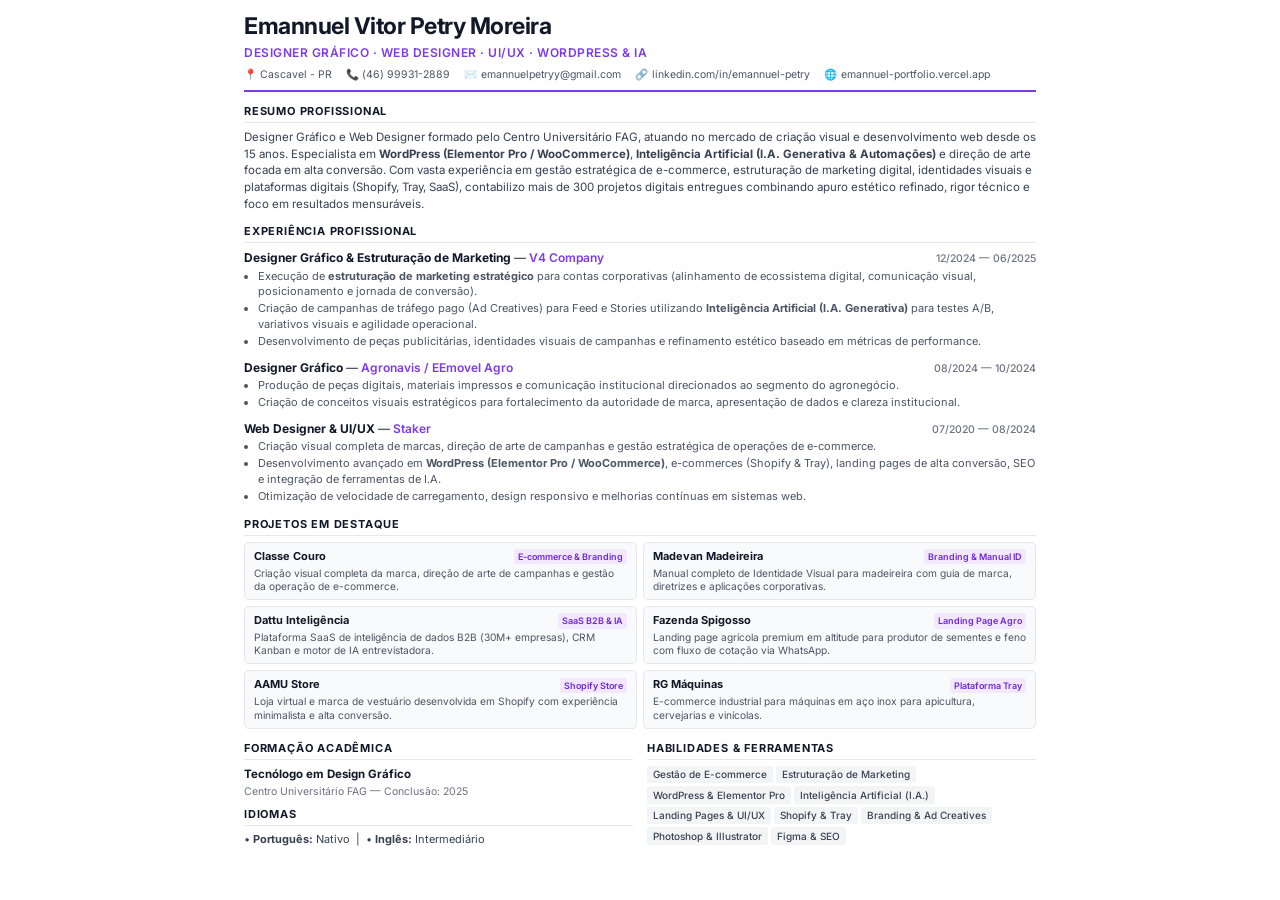
==== commit a4db00a1: "Generalize CV experience text removing specific brand mentions like Lojas Roth, refine project summa" ====
--- a/curriculo.html
+++ b/curriculo.html
@@ -247,12 +247,12 @@
 
     <div class="exp-item">
       <div class="exp-header">
-        <div><span class="exp-role">Designer Gráfico & Estruturação</span> — <span class="exp-company">V4 Company</span></div>
+        <div><span class="exp-role">Designer Gráfico & Estruturação de Marketing</span> — <span class="exp-company">V4 Company</span></div>
         <div class="exp-date">12/2024 — 06/2025</div>
       </div>
       <ul class="exp-list">
-        <li>Execução de <strong>estruturação de marketing estratégico</strong> para marcas como Lojas Roth (alinhamento de ecossistema digital, comunicação visual, posicionamento e jornada de conversão).</li>
-        <li>Criação de campanhas de tráfego pago (Ad Creatives) para Feed e Stories utilizando <strong>Inteligência Artificial (I.A. Generativa)</strong> para variativos visuais e agilidade operacional.</li>
+        <li>Execução de <strong>estruturação de marketing estratégico</strong> para contas corporativas (alinhamento de ecossistema digital, comunicação visual, posicionamento e jornada de conversão).</li>
+        <li>Criação de campanhas de tráfego pago (Ad Creatives) para Feed e Stories utilizando <strong>Inteligência Artificial (I.A. Generativa)</strong> para testes A/B, variativos visuais e agilidade operacional.</li>
         <li>Desenvolvimento de peças publicitárias, identidades visuais de campanhas e refinamento estético baseado em métricas de performance.</li>
       </ul>
     </div>
@@ -274,7 +274,7 @@
         <div class="exp-date">07/2020 — 08/2024</div>
       </div>
       <ul class="exp-list">
-        <li>Atuação na marca <strong>Classe Couro</strong>: responsável pela criação visual completa da marca, direção de arte de campanhas e gestão estratégica da operação do e-commerce.</li>
+        <li>Criação visual completa de marcas, direção de arte de campanhas e gestão estratégica de operações de e-commerce.</li>
         <li>Desenvolvimento avançado em <strong>WordPress (Elementor Pro / WooCommerce)</strong>, e-commerces (Shopify & Tray), landing pages de alta conversão, SEO e integração de ferramentas de I.A.</li>
         <li>Otimização de velocidade de carregamento, design responsivo e melhorias contínuas em sistemas web.</li>
       </ul>
@@ -283,15 +283,15 @@
 
   <!-- PROJETOS EM DESTAQUE -->
   <div class="section">
-    <div class="section-title">Projetos em Destaque & Estruturações</div>
+    <div class="section-title">Projetos em Destaque</div>
     <div class="projects-grid">
       <div class="project-card">
         <div class="project-name">Classe Couro <span class="project-tag">E-commerce & Branding</span></div>
         <div class="project-desc">Criação visual completa da marca, direção de arte de campanhas e gestão da operação de e-commerce.</div>
       </div>
       <div class="project-card">
-        <div class="project-name">Lojas Roth <span class="project-tag">Estruturação de Mkt</span></div>
-        <div class="project-desc">Estruturação estratégica de marketing digital, ecossistema de aquisição e diretrizes de comunicação.</div>
+        <div class="project-name">Madevan Madeireira <span class="project-tag">Branding & Manual ID</span></div>
+        <div class="project-desc">Manual completo de Identidade Visual para madeireira com guia de marca, diretrizes e aplicações corporativas.</div>
       </div>
       <div class="project-card">
         <div class="project-name">Dattu Inteligência <span class="project-tag">SaaS B2B & IA</span></div>
